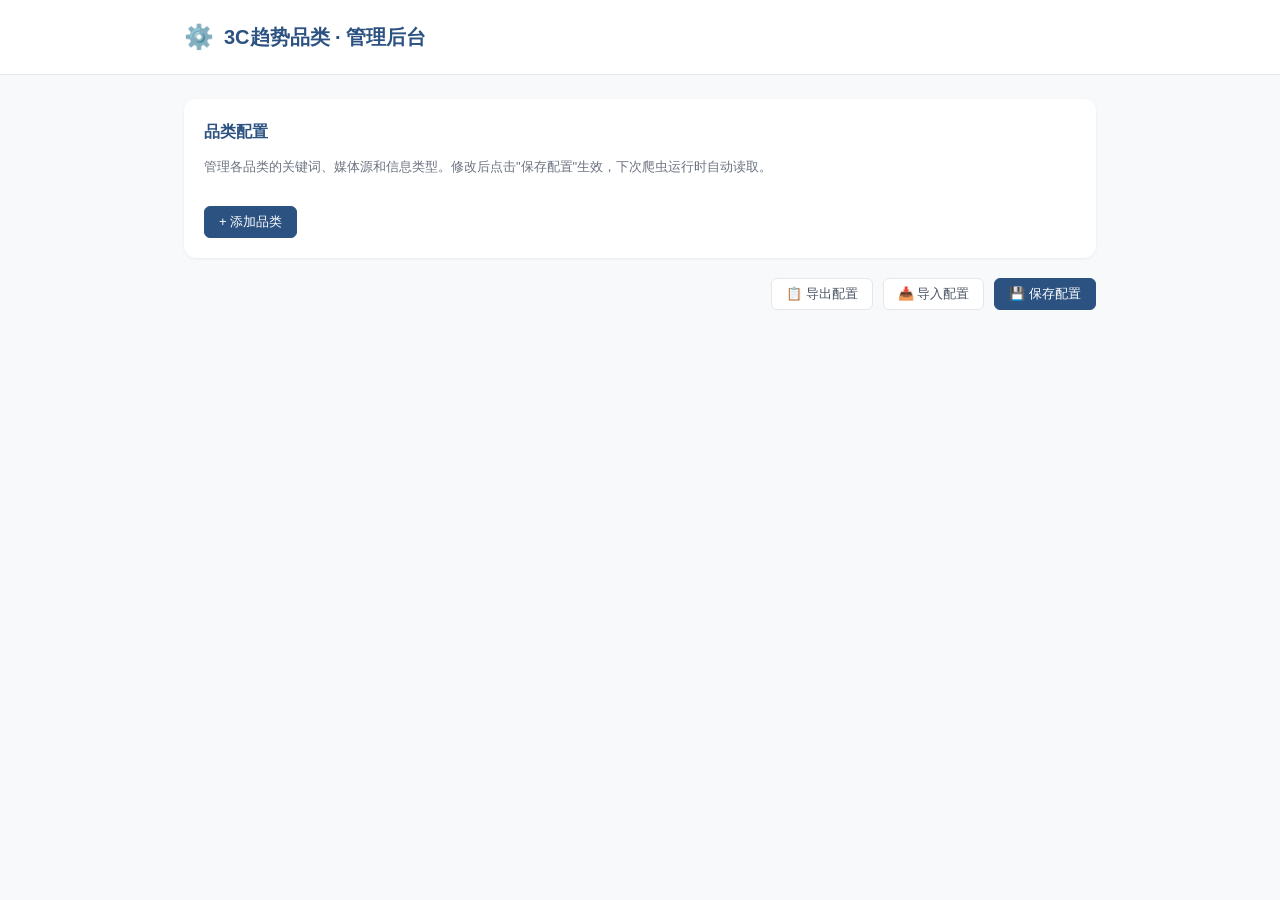
==== admin/index.html @ ba4fdfe4 "feat: 3C趋势品类重构 - 品类切换标签栏 + categories.json配置 + admin管理网站 + 爬虫按品类独立抓取" ====
<!DOCTYPE html>
<html lang="zh-CN">
<head>
  <meta charset="UTF-8">
  <meta name="viewport" content="width=device-width, initial-scale=1.0">
  <title>3C趋势品类 · 管理后台</title>
  <style>
    * { box-sizing: border-box; margin: 0; padding: 0; }
    html, body {
      font-family: -apple-system, BlinkMacSystemFont, "Segoe UI", "PingFang SC", "Microsoft YaHei", sans-serif;
      font-size: 14px; line-height: 1.6; color: #1F2937; background: #F8F9FB;
    }
    .container { max-width: 960px; margin: 0 auto; padding: 0 24px; }
    header {
      background: #FFFFFF; border-bottom: 1px solid #E5E7EB; padding: 18px 0;
      position: sticky; top: 0; z-index: 10;
    }
    header .container { display: flex; align-items: center; gap: 10px; }
    header h1 { font-size: 20px; color: #2C5282; }
    .brand-icon { font-size: 24px; }
    main { padding: 24px 0 60px; }
    .card {
      background: #FFFFFF; border-radius: 12px; padding: 20px;
      margin-bottom: 16px; box-shadow: 0 1px 3px rgba(0,0,0,0.06);
    }
    .card h2 { font-size: 16px; color: #2C5282; margin-bottom: 12px; }
    .cat-list { display: flex; flex-direction: column; gap: 12px; }
    .cat-item {
      border: 1px solid #E5E7EB; border-radius: 8px; padding: 16px;
      background: #FAFBFC;
    }
    .cat-header { display: flex; align-items: center; gap: 8px; margin-bottom: 10px; }
    .cat-header .icon { font-size: 20px; }
    .cat-header .name { font-weight: 600; font-size: 15px; color: #1F2937; }
    .cat-header .id { font-size: 12px; color: #6B7280; }
    .cat-header .actions { margin-left: auto; display: flex; gap: 6px; }
    .field-group { margin-bottom: 10px; }
    .field-group label { display: block; font-size: 12px; color: #6B7280; margin-bottom: 4px; font-weight: 500; }
    .field-group input, .field-group textarea {
      width: 100%; padding: 8px 12px; border: 1px solid #E5E7EB; border-radius: 6px;
      font-size: 13px; font-family: inherit; background: #FFFFFF;
    }
    .field-group textarea { min-height: 60px; resize: vertical; }
    .tag-list { display: flex; flex-wrap: wrap; gap: 6px; margin-top: 4px; }
    .tag {
      display: inline-flex; align-items: center; gap: 4px;
      background: #EFF6FF; color: #2C5282; border: 1px solid #BFDBFE;
      padding: 3px 10px; border-radius: 12px; font-size: 12px;
    }
    .tag .remove { cursor: pointer; color: #EF4444; font-weight: bold; }
    .tag .remove:hover { color: #DC2626; }
    .source-item {
      display: flex; align-items: center; gap: 8px; padding: 6px 0;
      border-bottom: 1px solid #F3F4F6; font-size: 13px;
    }
    .source-item:last-child { border-bottom: none; }
    .source-item .sname { font-weight: 500; }
    .source-item .sid { color: #6B7280; font-size: 12px; }
    .source-item .stype { color: #059669; font-size: 12px; background: #ECFDF5; padding: 1px 6px; border-radius: 4px; }
    .source-item .sactions { margin-left: auto; }
    button {
      padding: 6px 14px; border-radius: 6px; border: 1px solid #E5E7EB;
      background: #FFFFFF; color: #4B5563; font-size: 13px; cursor: pointer;
      transition: all 0.15s;
    }
    button:hover { border-color: #2C5282; color: #2C5282; }
    .btn-primary { background: #2C5282; color: #FFFFFF; border-color: #2C5282; }
    .btn-primary:hover { background: #1E3A5F; }
    .btn-danger { color: #EF4444; border-color: #FCA5A5; }
    .btn-danger:hover { background: #FEF2F2; border-color: #EF4444; }
    .btn-sm { padding: 3px 10px; font-size: 12px; }
    .add-row { display: flex; gap: 6px; margin-top: 8px; }
    .add-row input { flex: 1; padding: 6px 10px; border: 1px solid #E5E7EB; border-radius: 6px; font-size: 13px; }
    .actions-bar { display: flex; gap: 10px; margin-top: 20px; justify-content: flex-end; }
    .toast {
      position: fixed; bottom: 24px; right: 24px; padding: 12px 20px;
      background: #059669; color: #FFFFFF; border-radius: 8px; font-size: 14px;
      box-shadow: 0 4px 12px rgba(0,0,0,0.15); z-index: 100;
      animation: fadeIn 0.3s ease;
    }
    @keyframes fadeIn { from { opacity: 0; transform: translateY(10px); } to { opacity: 1; transform: translateY(0); } }
    .empty-msg { color: #9CA3AF; font-style: italic; text-align: center; padding: 20px; }
  </style>
</head>
<body>
  <header>
    <div class="container">
      <span class="brand-icon">⚙️</span>
      <h1>3C趋势品类 · 管理后台</h1>
    </div>
  </header>
  <main>
    <div class="container">
      <div class="card">
        <h2>品类配置</h2>
        <p style="font-size:13px;color:#6B7280;margin-bottom:16px;">管理各品类的关键词、媒体源和信息类型。修改后点击"保存配置"生效，下次爬虫运行时自动读取。</p>
        <div class="cat-list" id="cat-list"></div>
        <div style="margin-top:12px;">
          <button class="btn-primary" onclick="addCategory()">+ 添加品类</button>
        </div>
      </div>
      <div class="actions-bar">
        <button onclick="exportConfig()">📋 导出配置</button>
        <button onclick="importConfig()">📥 导入配置</button>
        <button class="btn-primary" onclick="saveConfig()">💾 保存配置</button>
      </div>
    </div>
  </main>
  <input type="file" id="import-file" accept=".json" style="display:none" onchange="handleImport(event)">
  <script src="js/admin.js"></script>
</body>
</html>
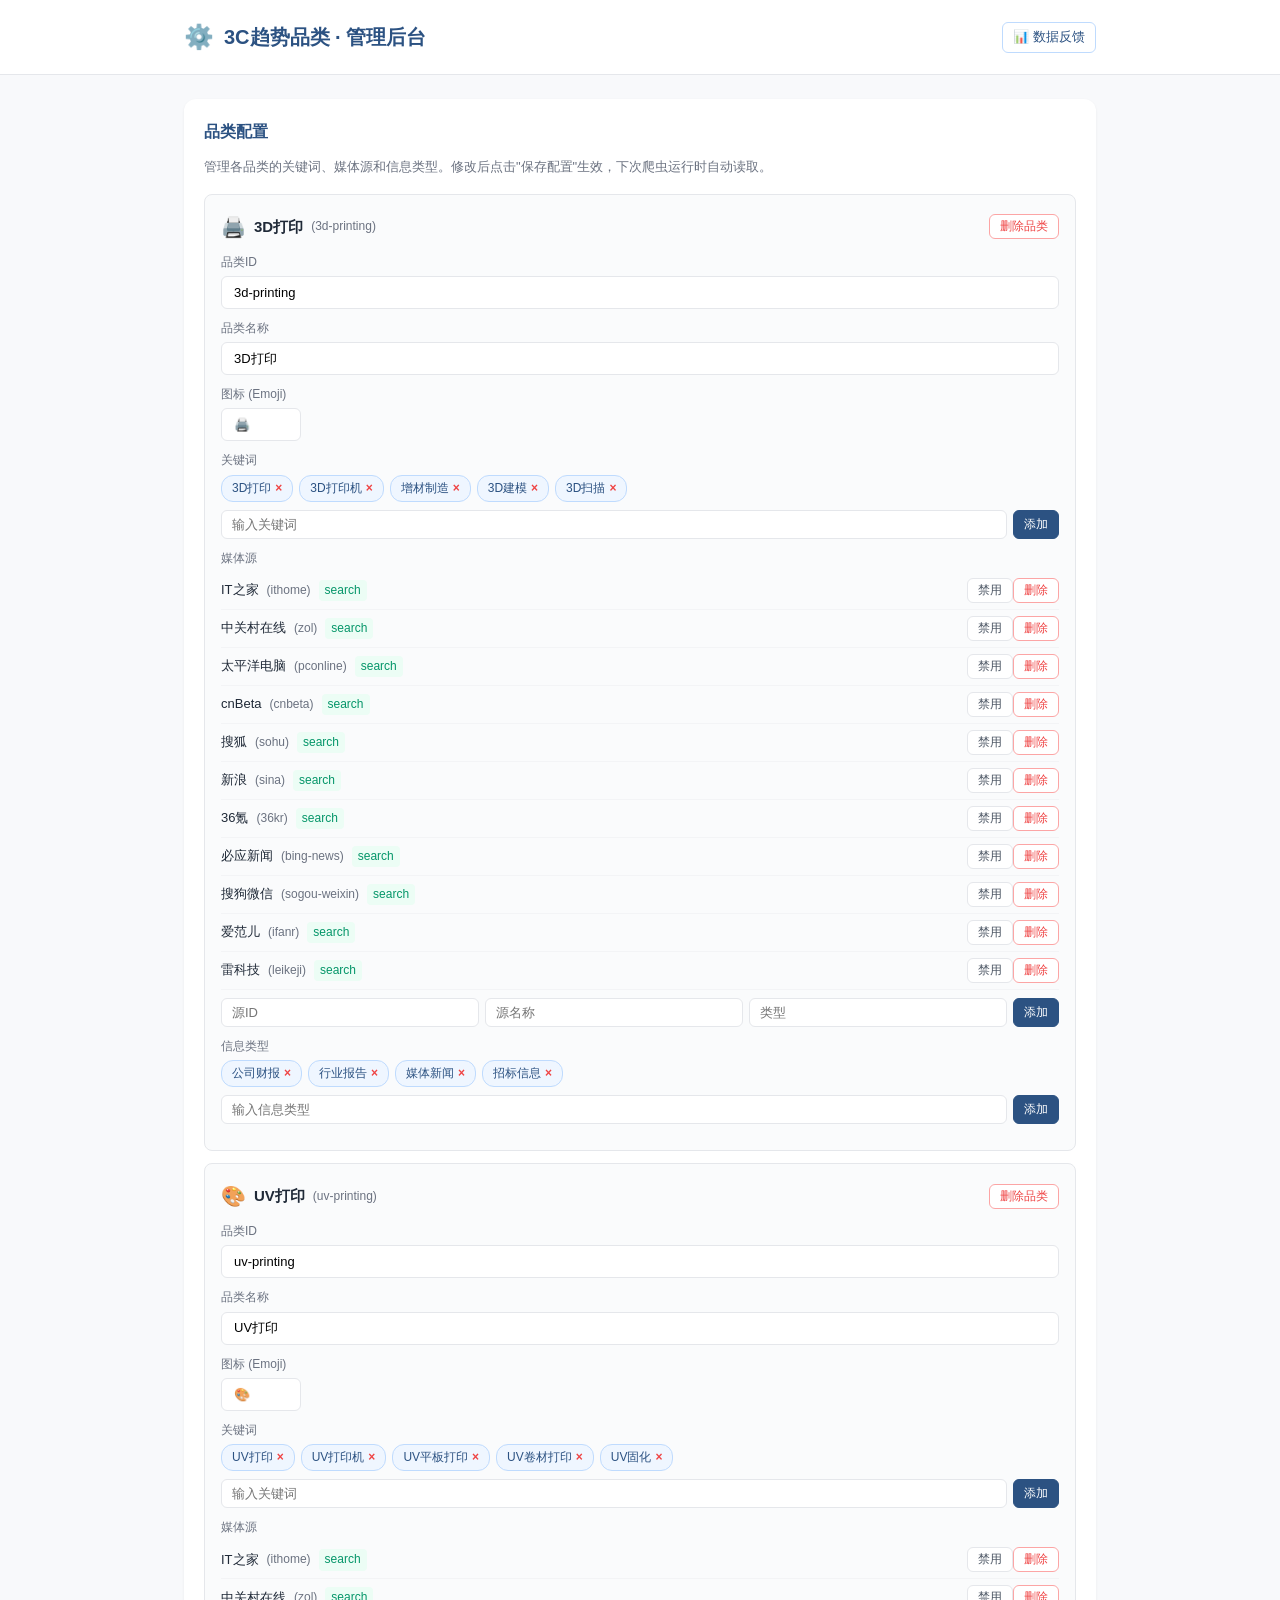
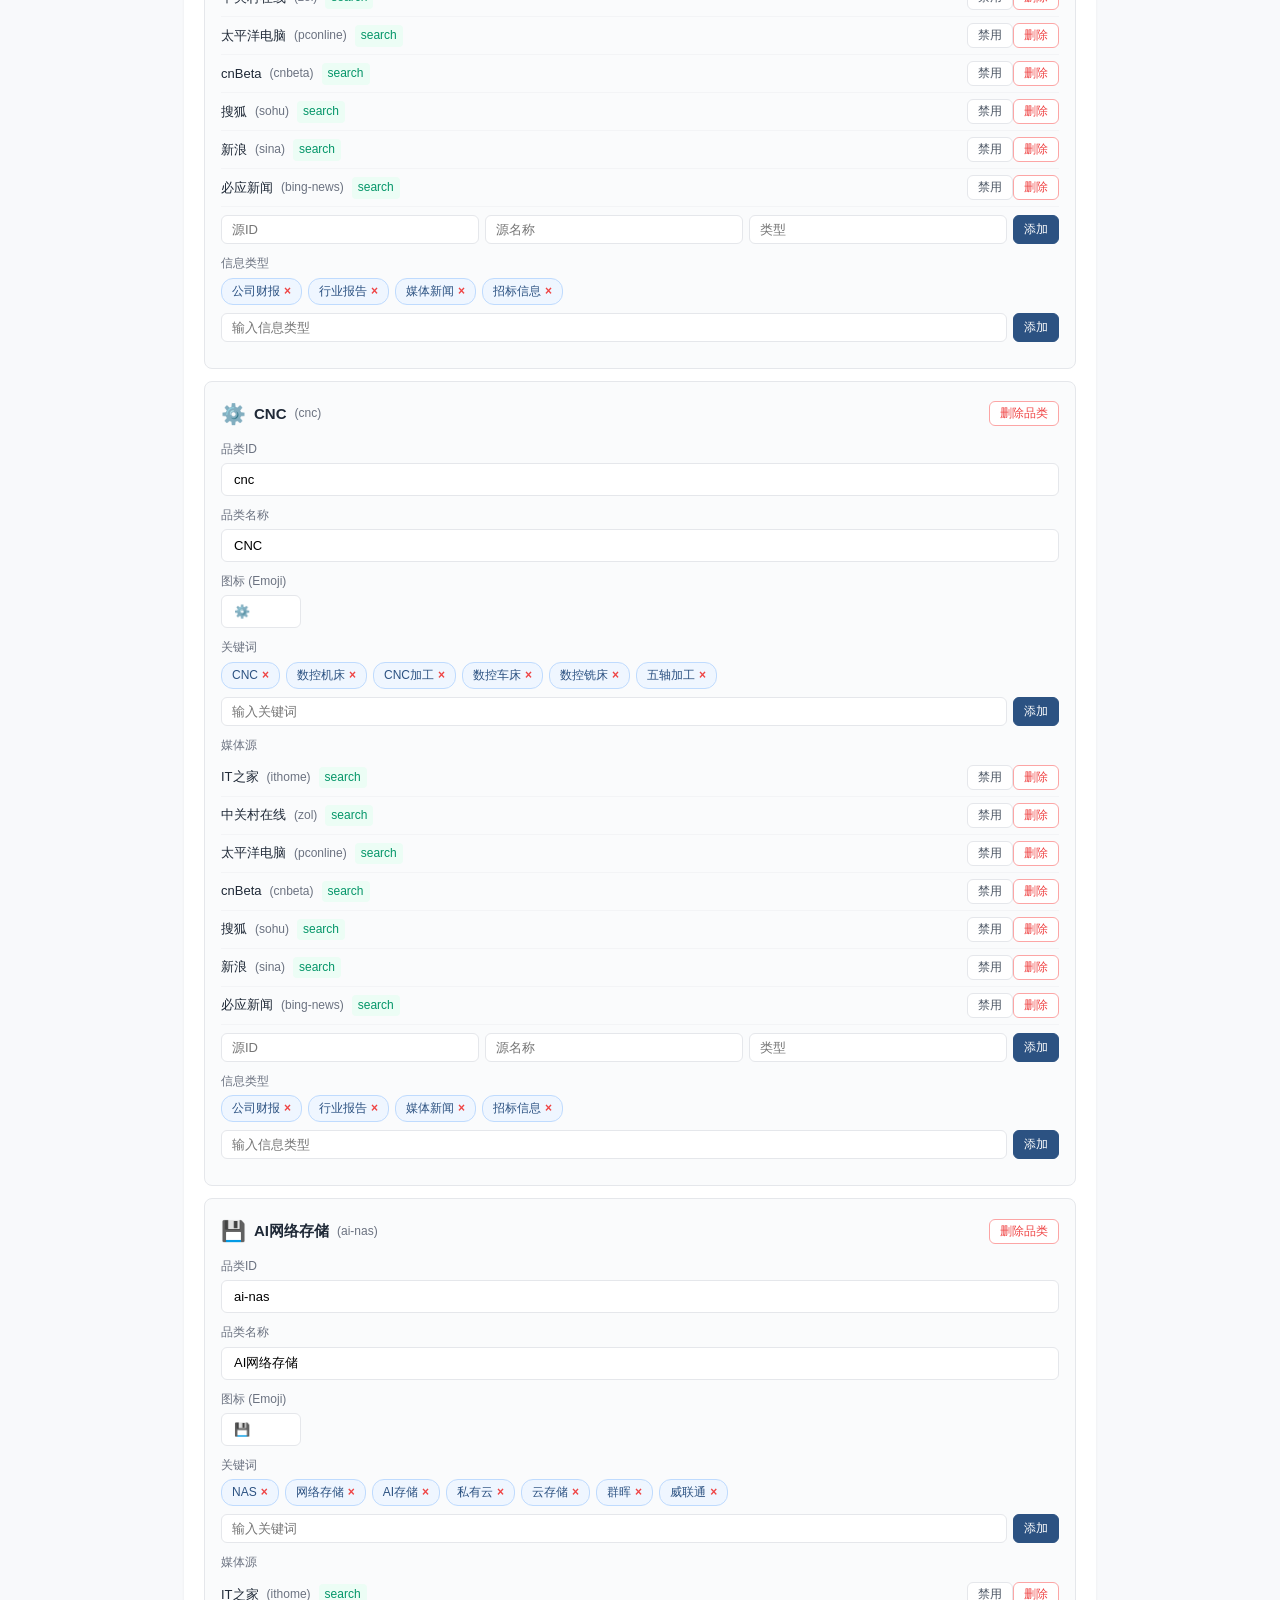
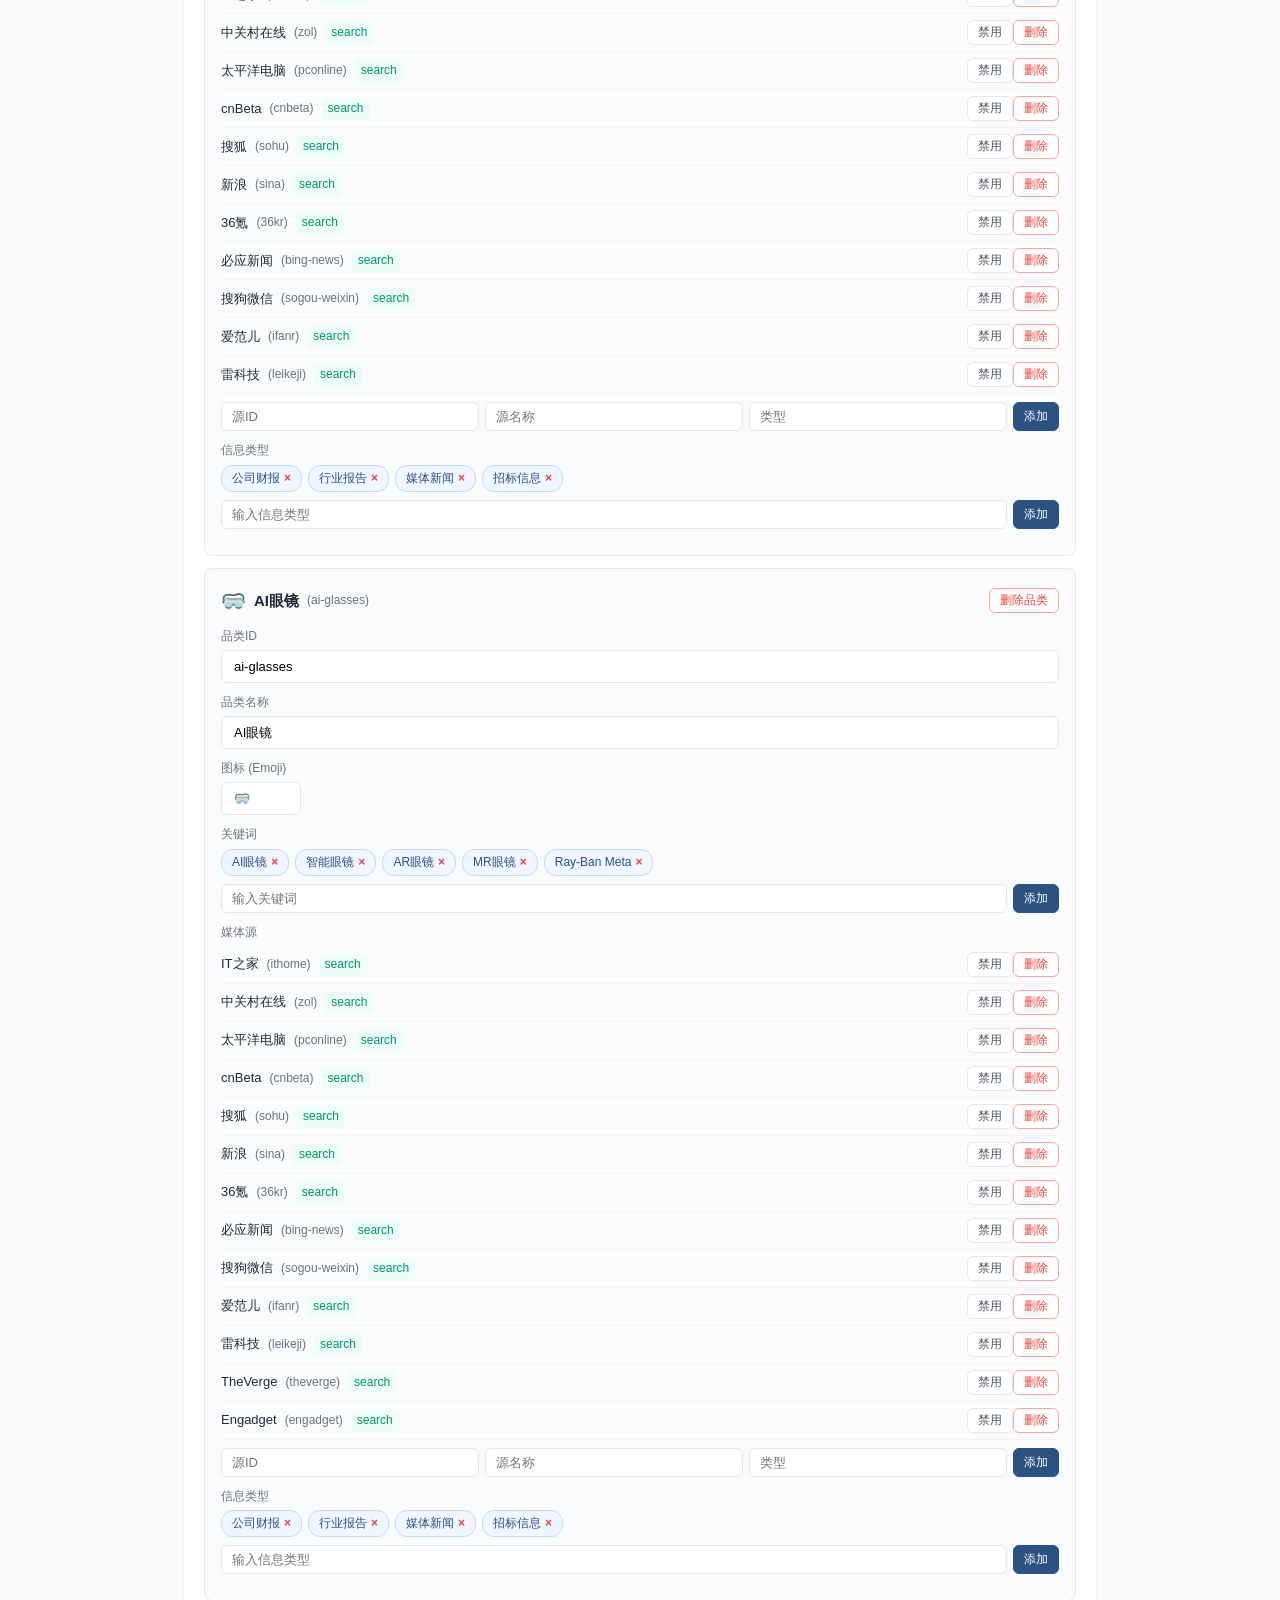
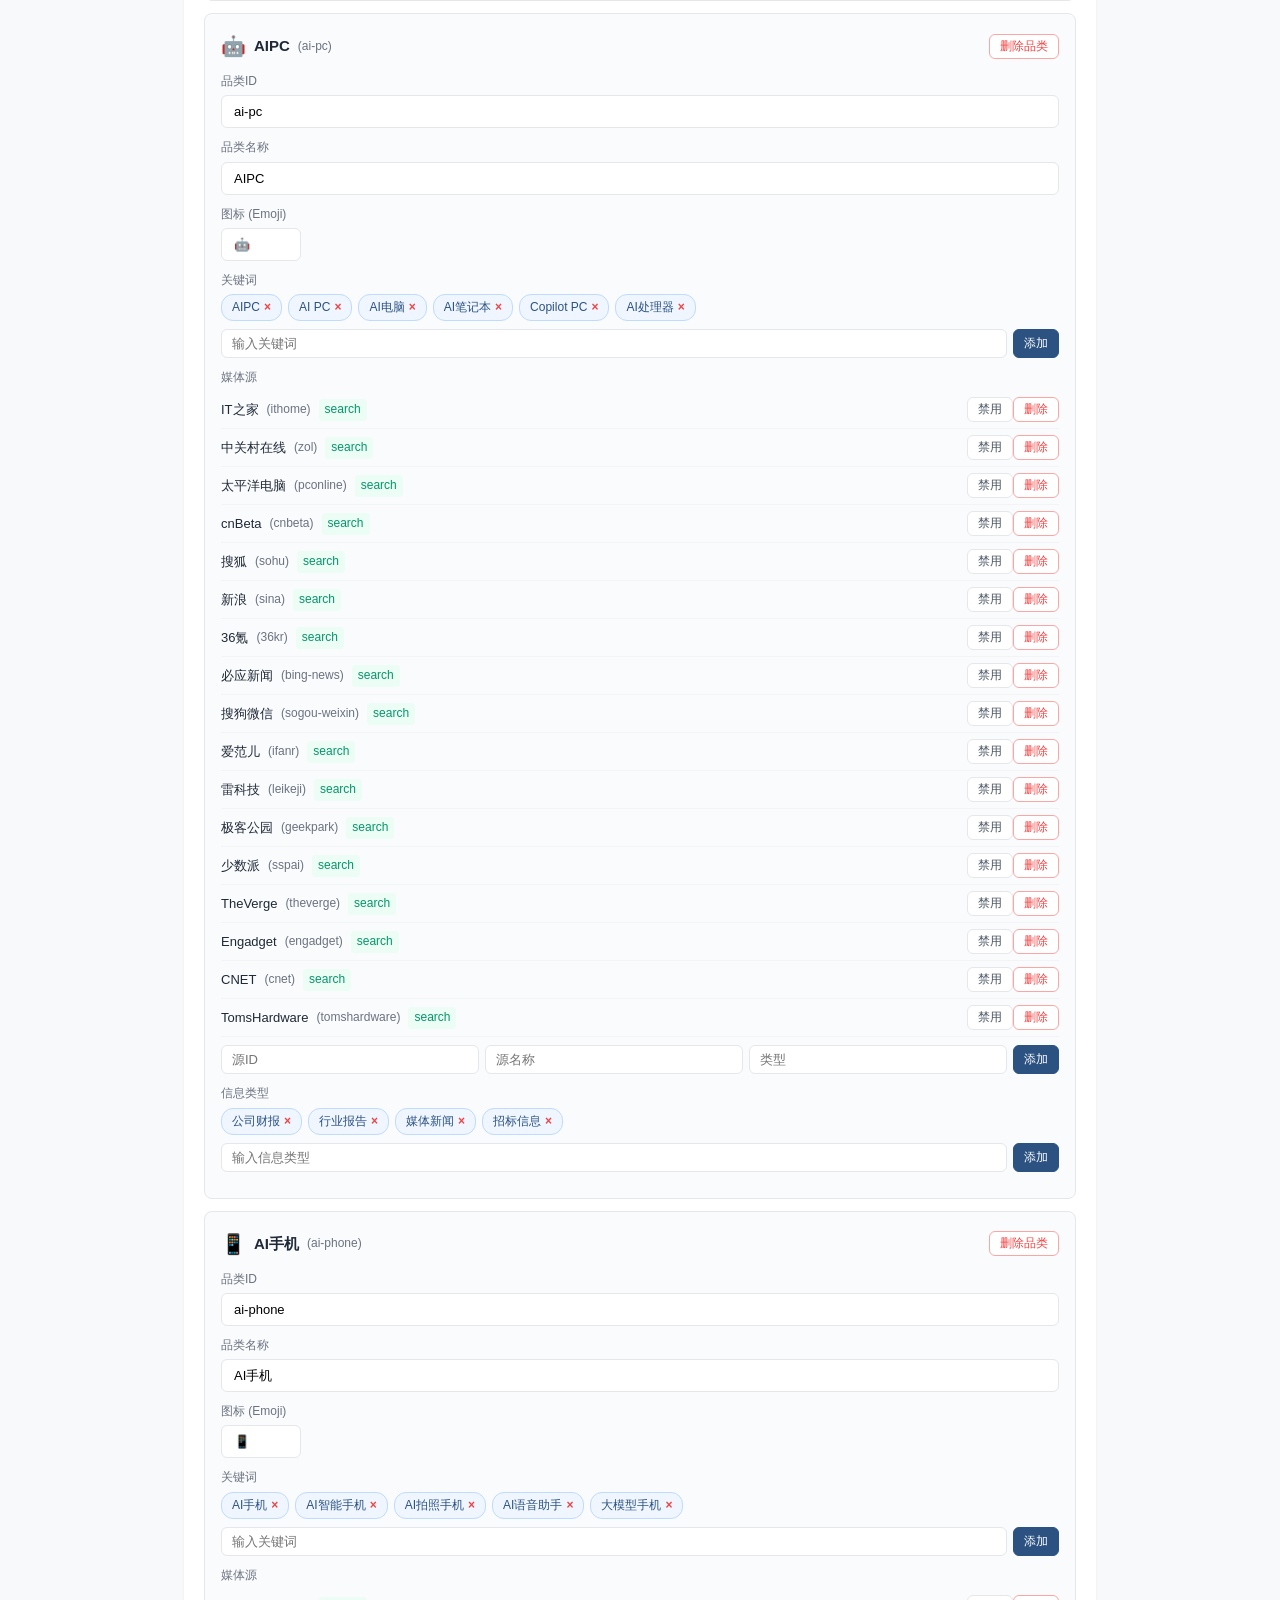
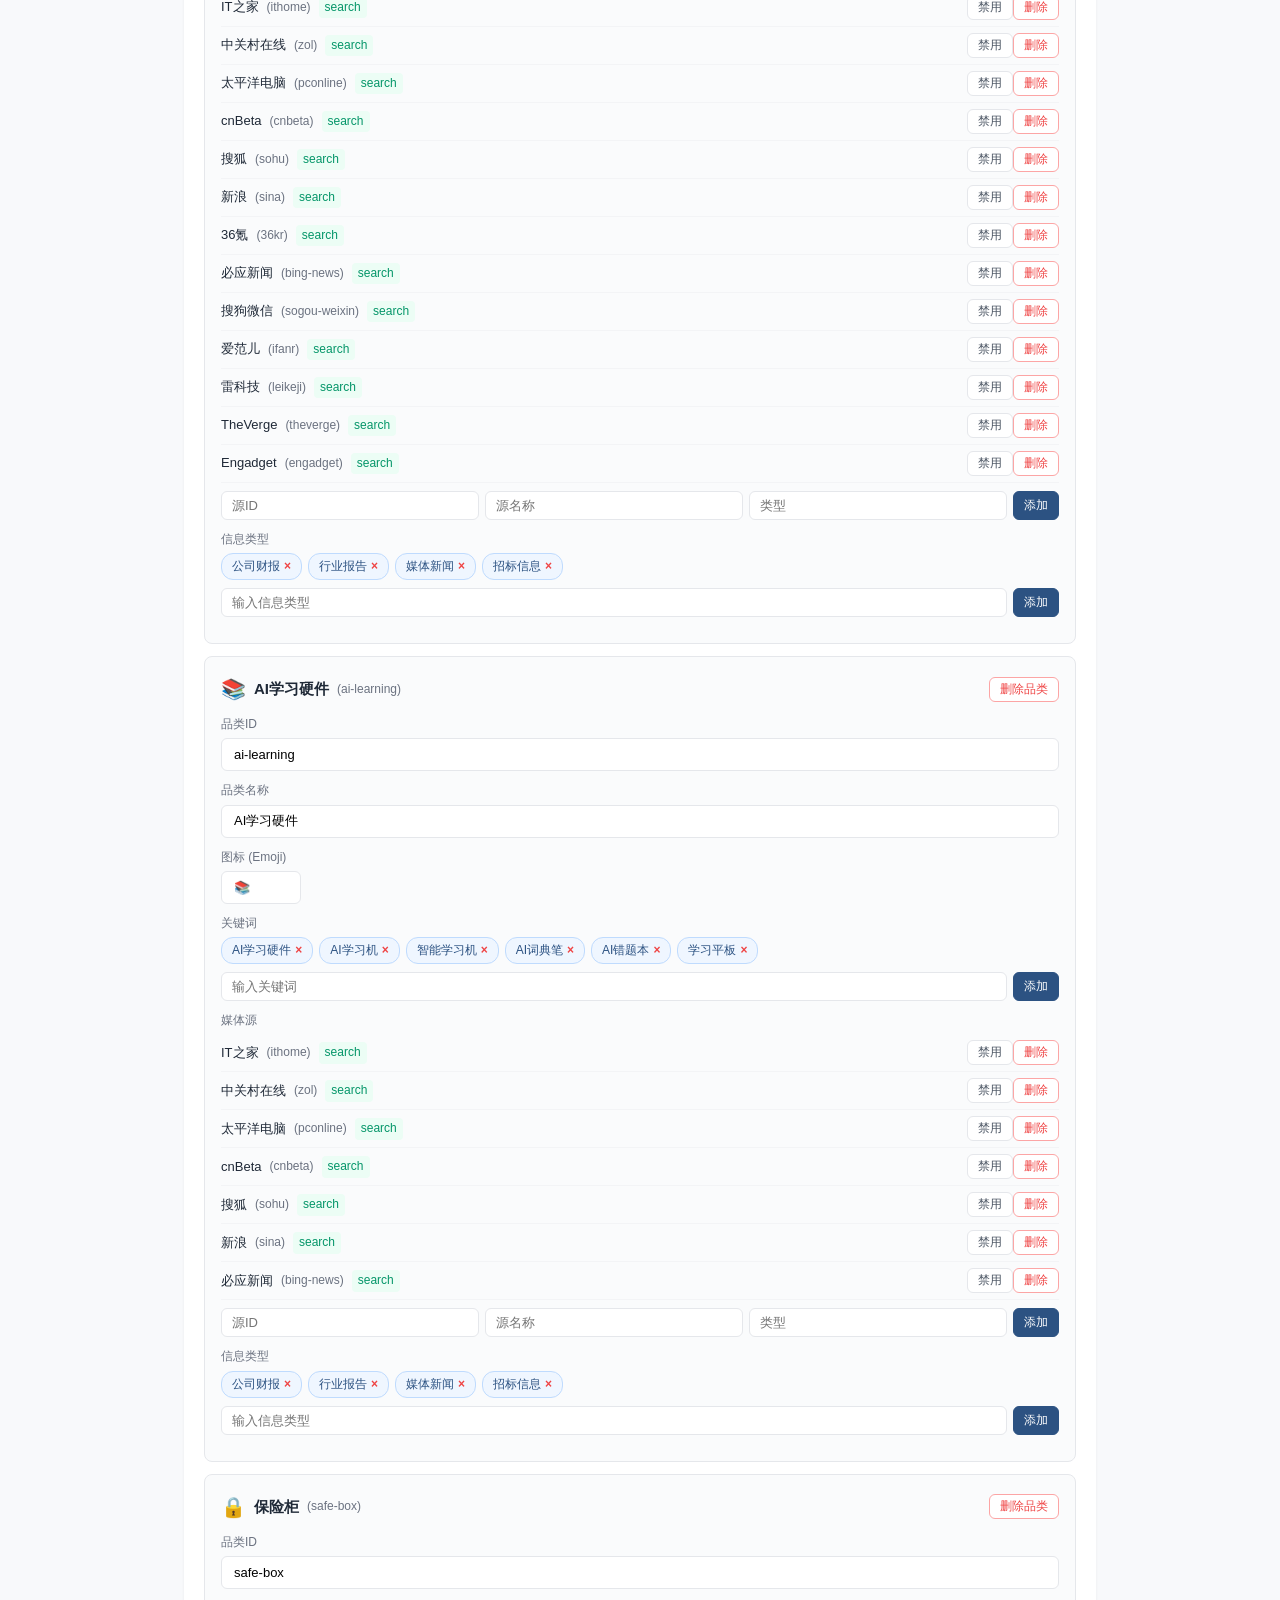
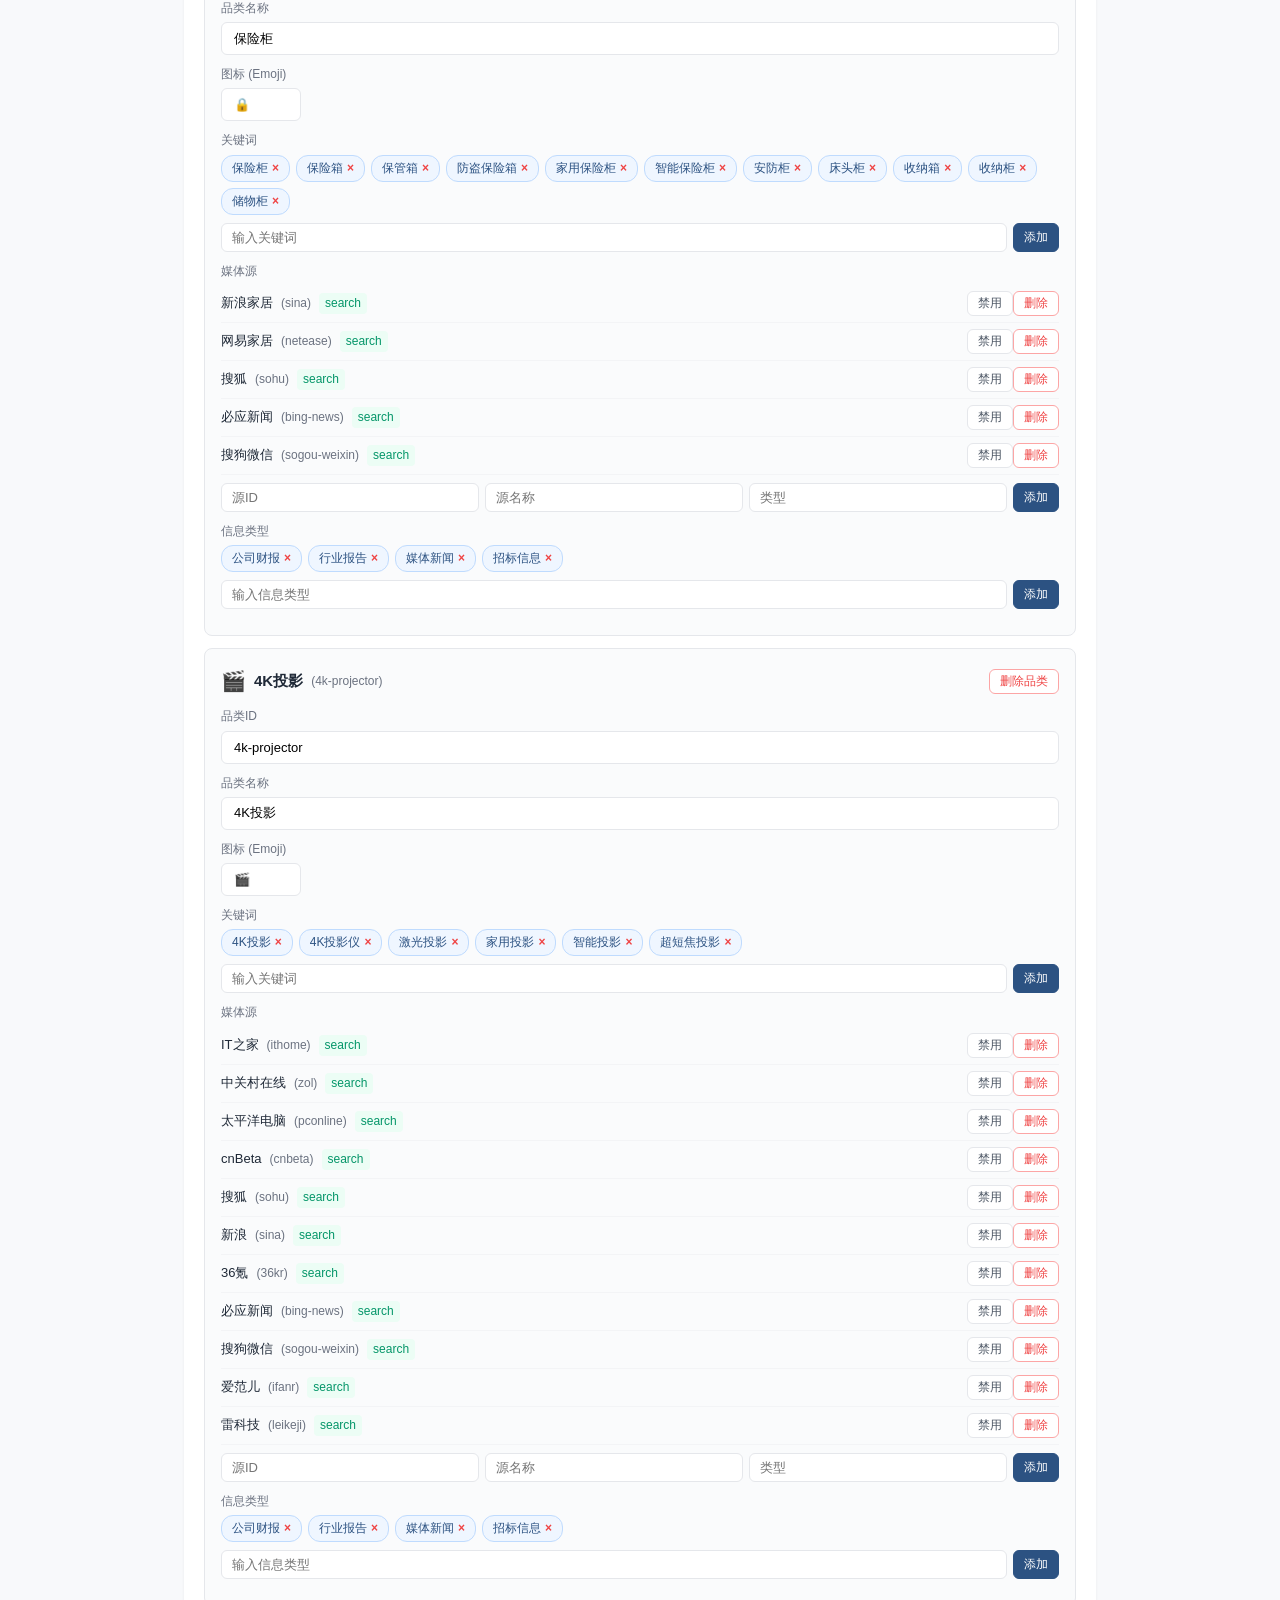
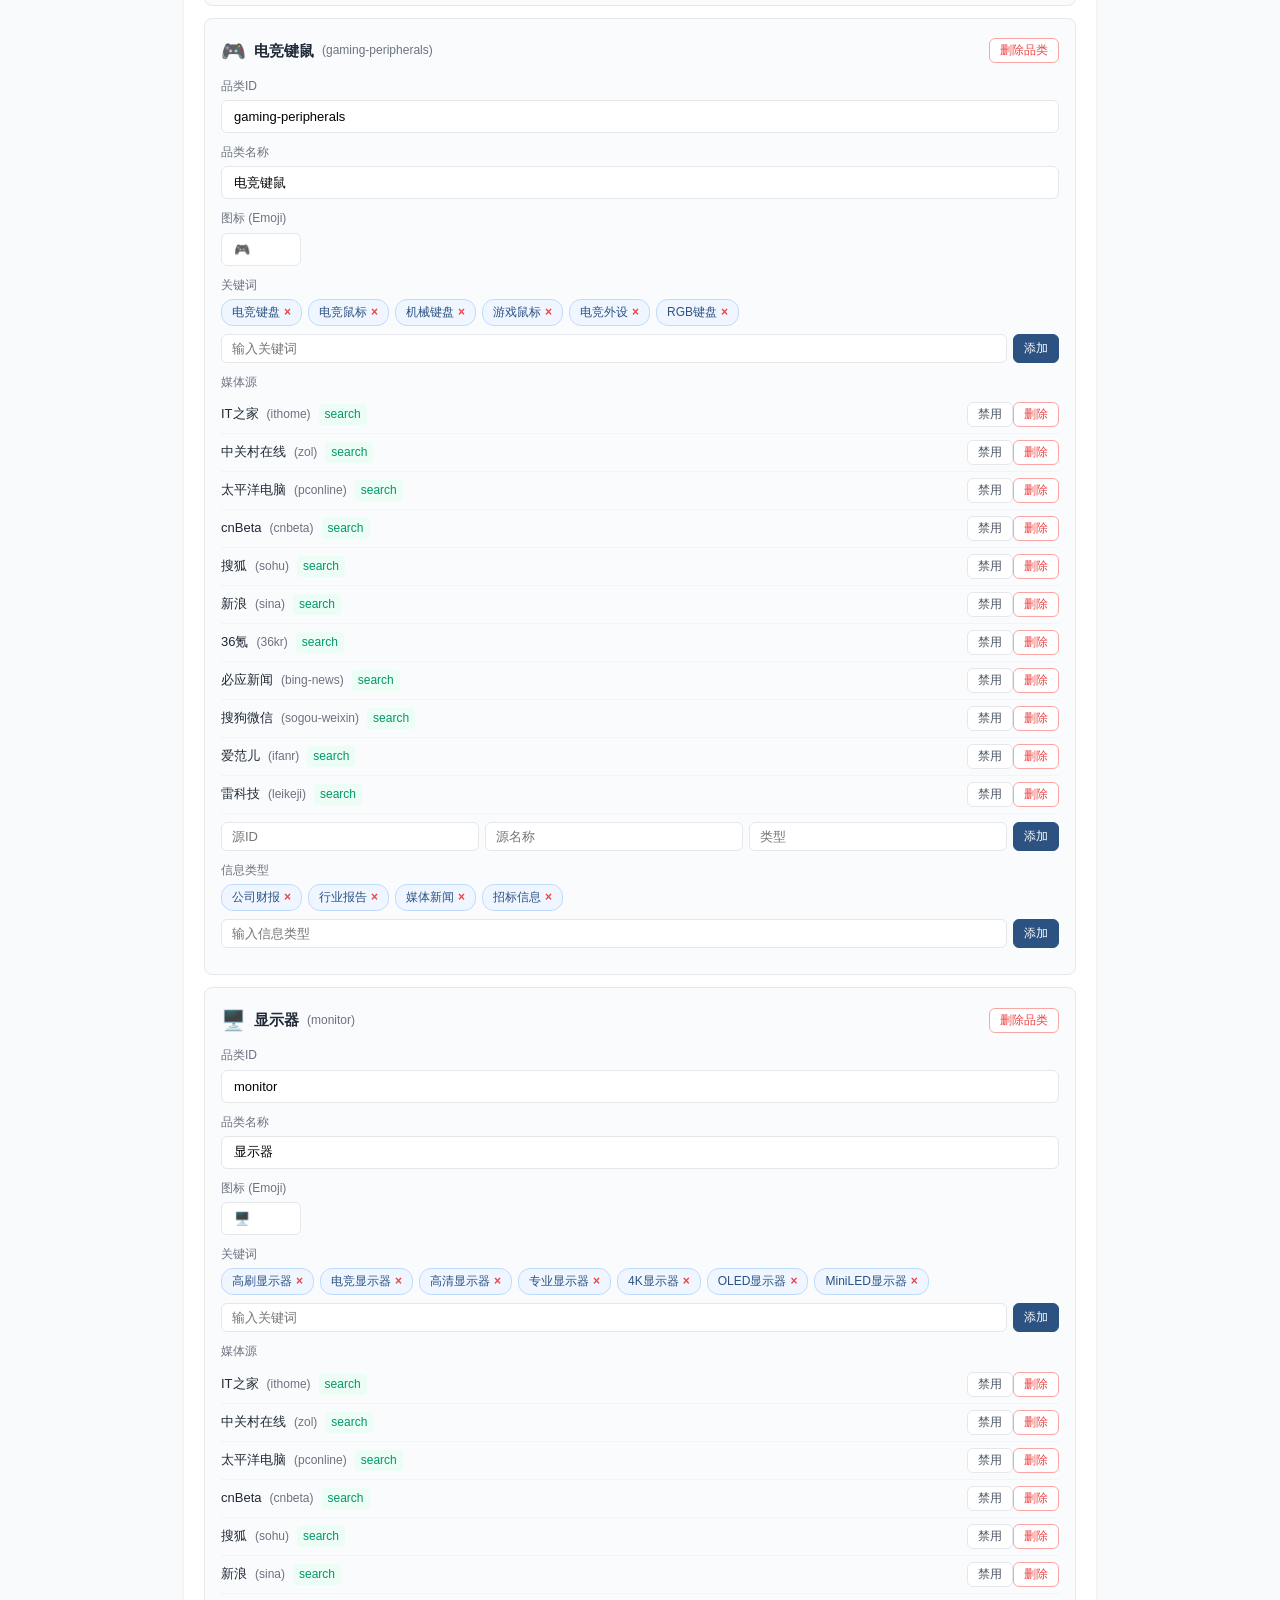
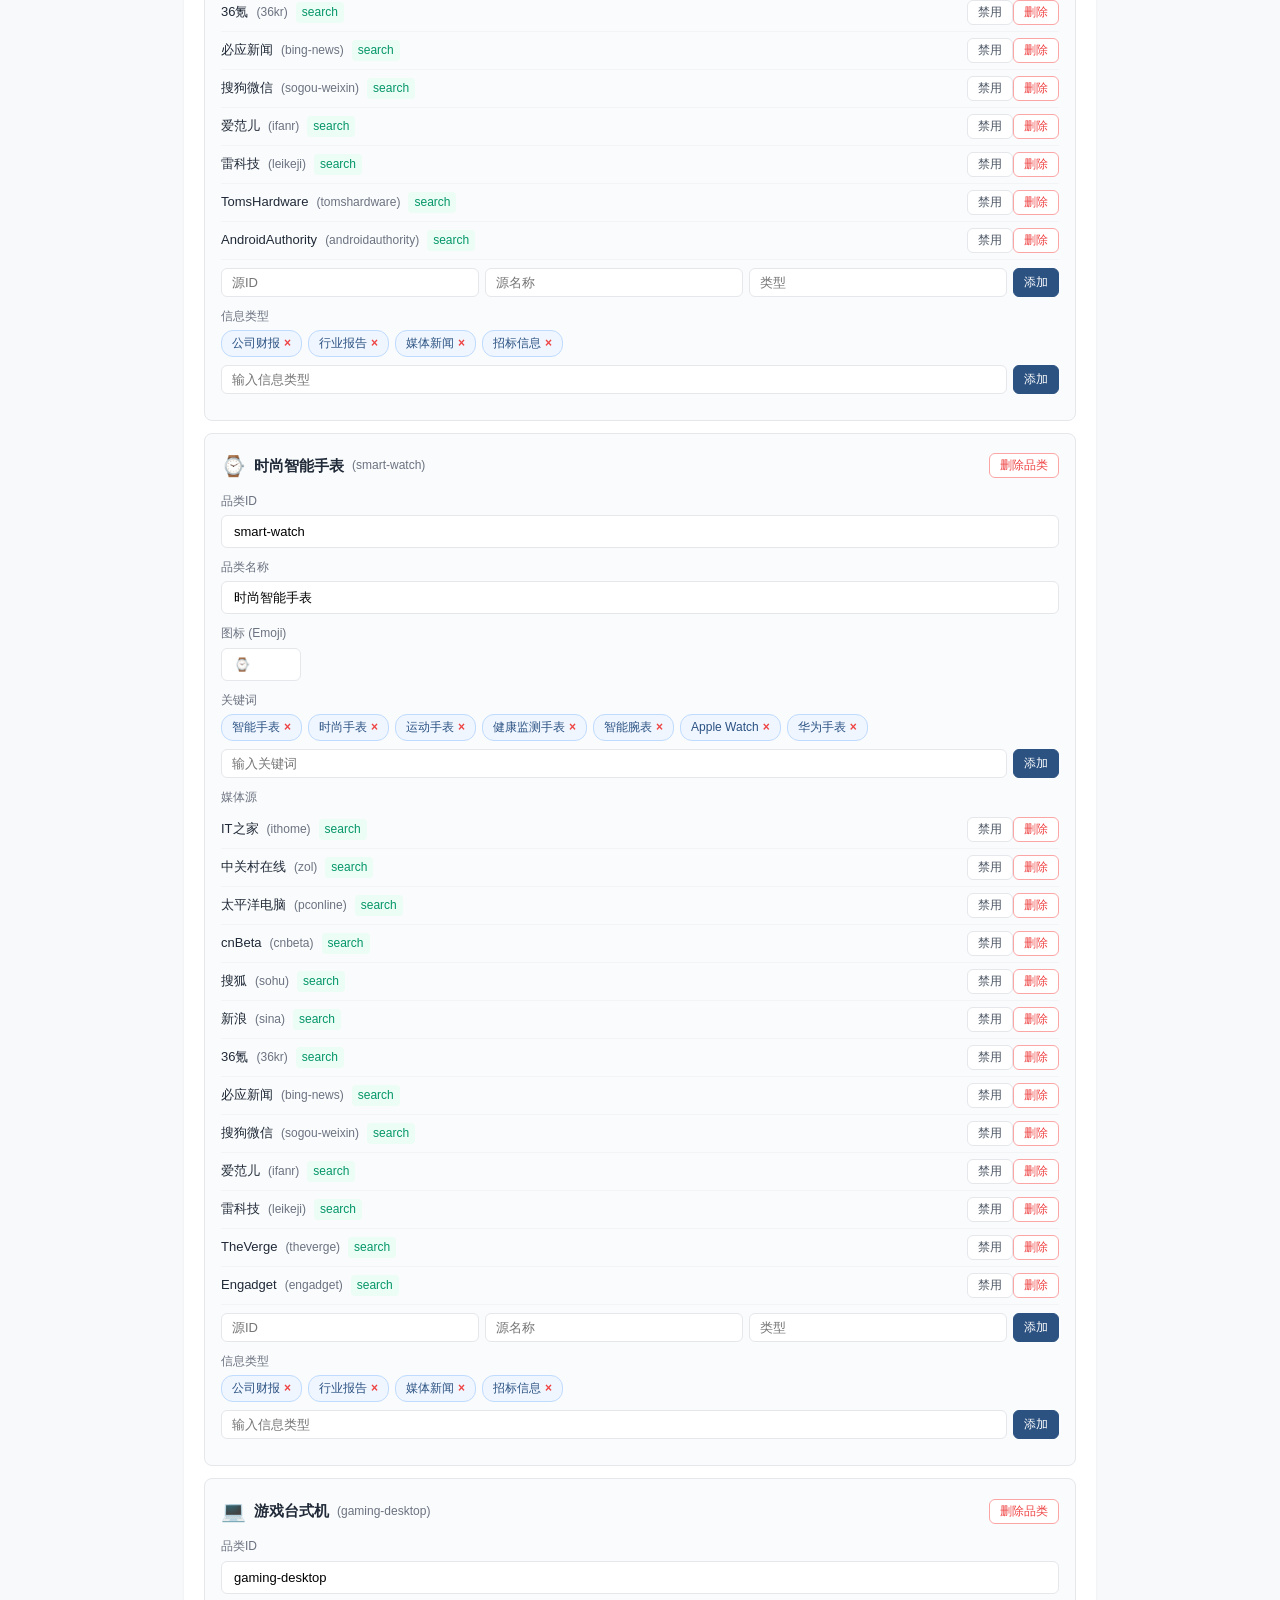
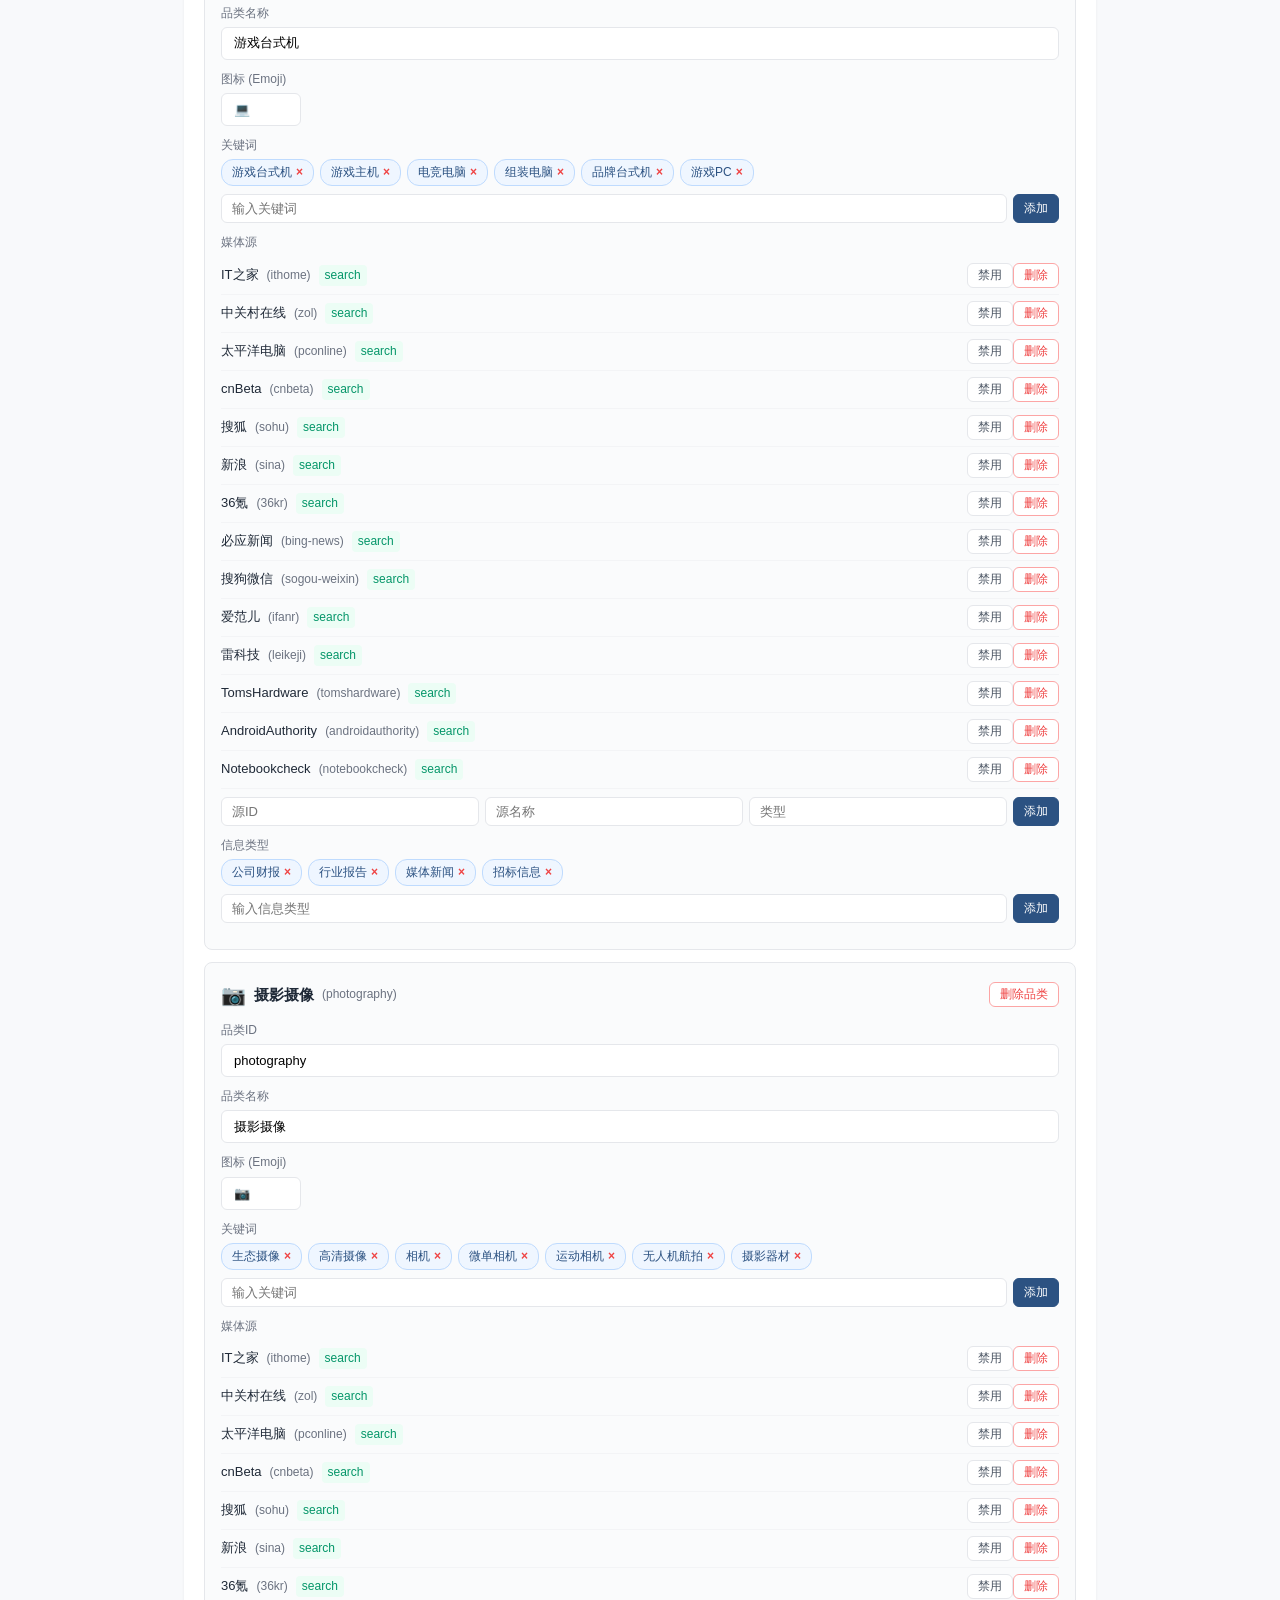
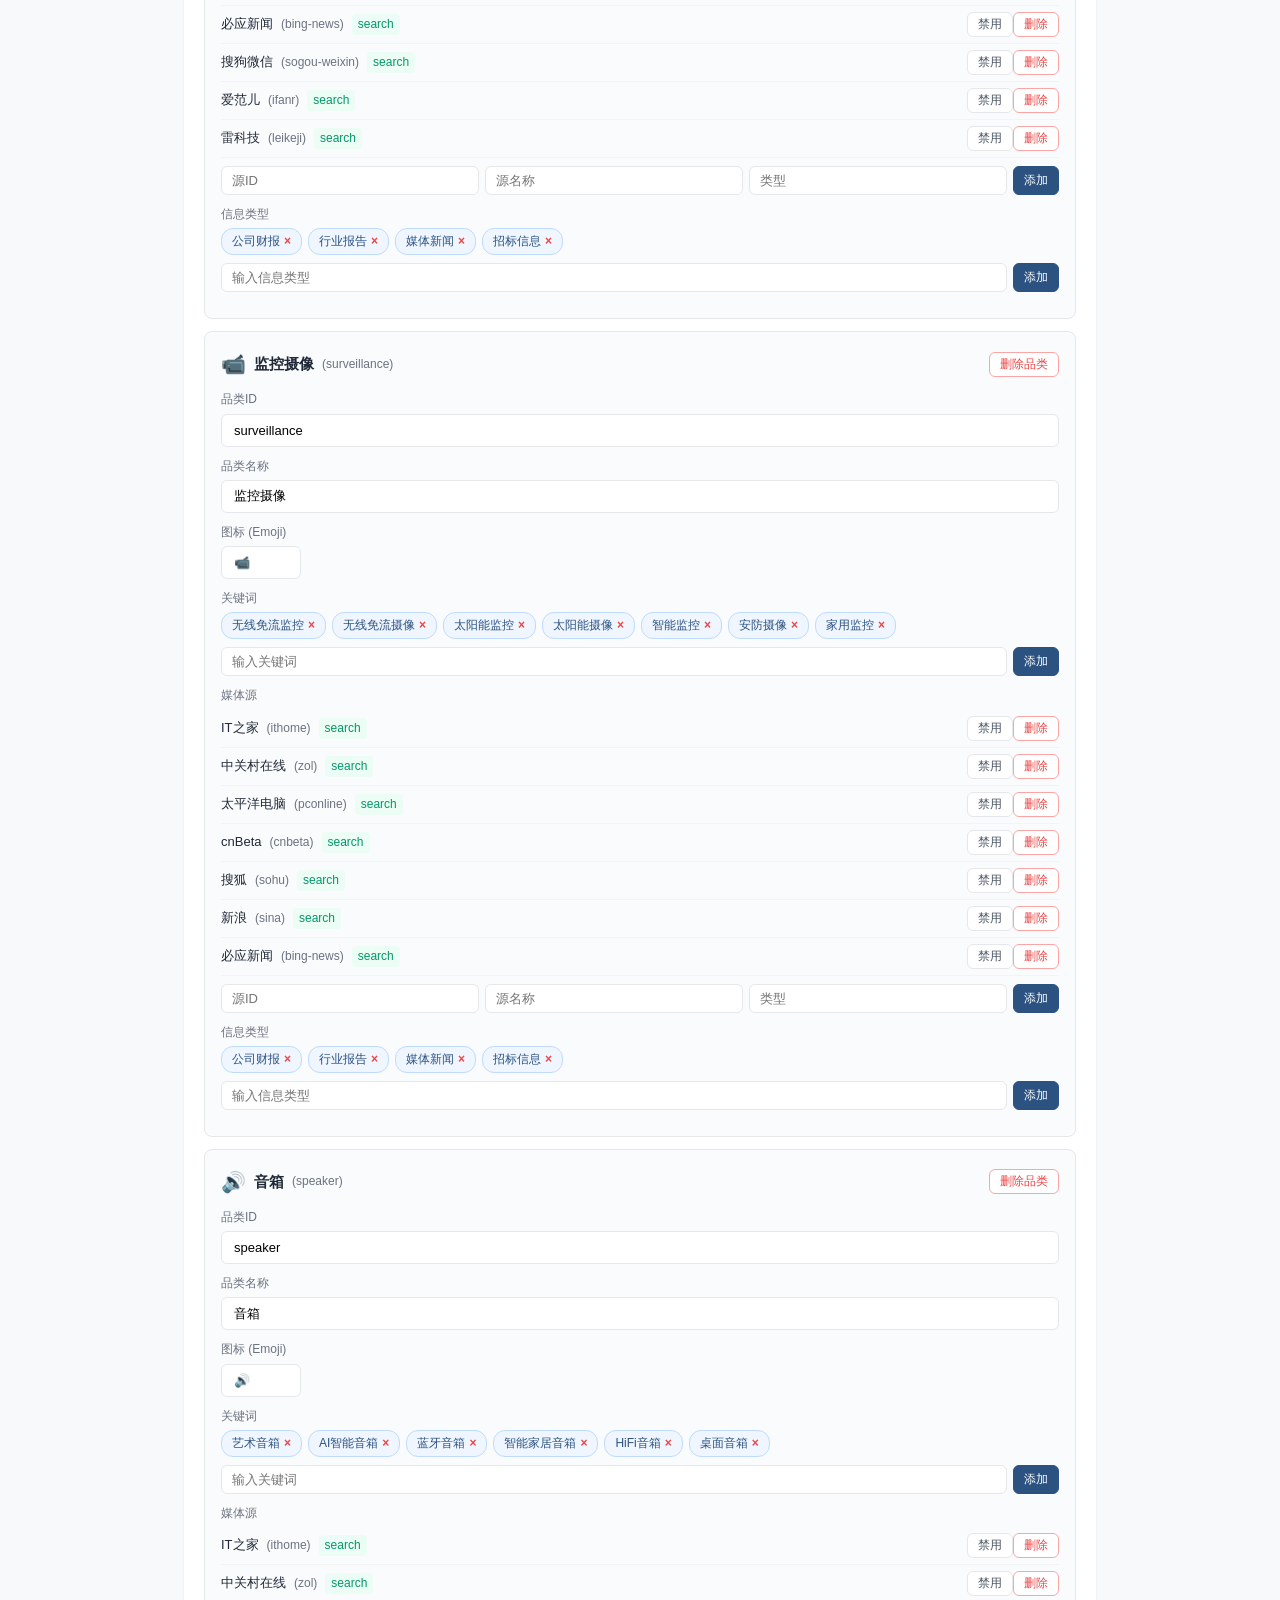
==== commit 4565fdf2: "feat: 19-category news crawler with daily auto-update, admin panel, feedback system" ====
--- a/admin/index.html
+++ b/admin/index.html
@@ -87,6 +87,9 @@
     <div class="container">
       <span class="brand-icon">⚙️</span>
       <h1>3C趋势品类 · 管理后台</h1>
+      <nav style="margin-left:auto;display:flex;gap:8px;">
+        <a href="feedback.html" style="color:#2C5282;text-decoration:none;font-size:13px;padding:4px 10px;border:1px solid #BFDBFE;border-radius:6px;">📊 数据反馈</a>
+      </nav>
     </div>
   </header>
   <main>
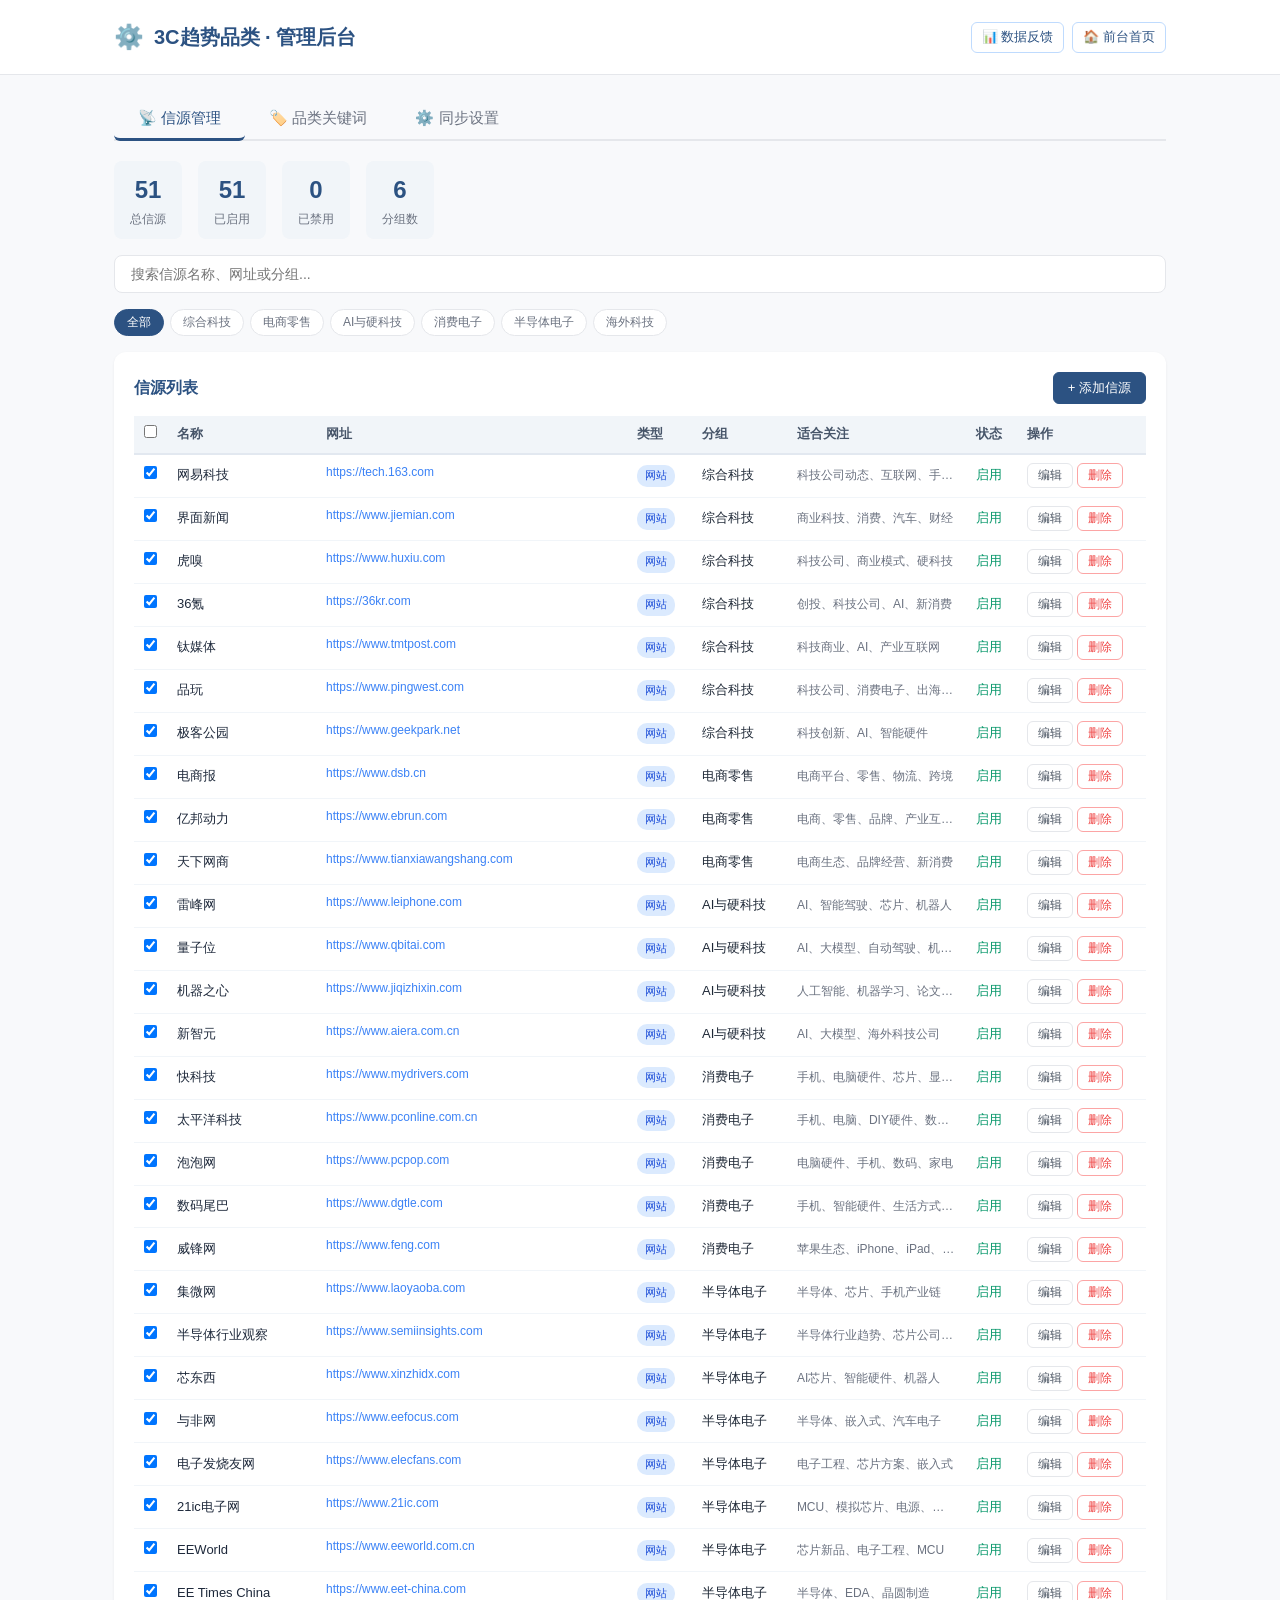
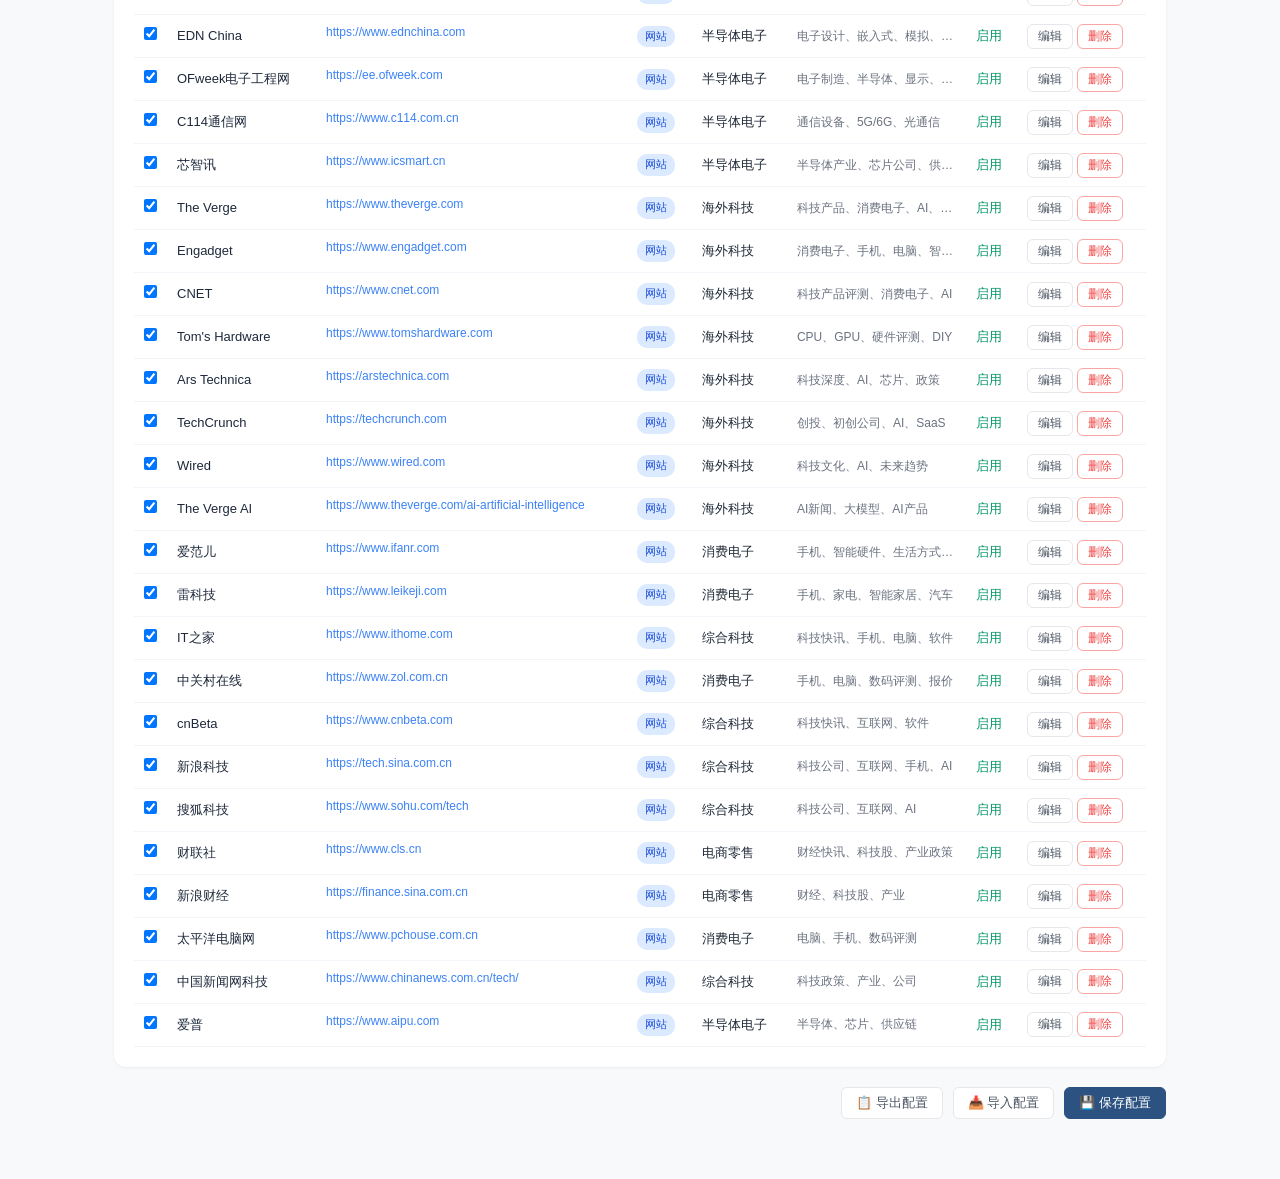
==== commit f206ac1e: "feat: Admin后台改版+GitHub同步+搜狗微信fetcher+信源搜索URL补全" ====
--- a/admin/index.html
+++ b/admin/index.html
@@ -10,7 +10,7 @@
       font-family: -apple-system, BlinkMacSystemFont, "Segoe UI", "PingFang SC", "Microsoft YaHei", sans-serif;
       font-size: 14px; line-height: 1.6; color: #1F2937; background: #F8F9FB;
     }
-    .container { max-width: 960px; margin: 0 auto; padding: 0 24px; }
+    .container { max-width: 1100px; margin: 0 auto; padding: 0 24px; }
     header {
       background: #FFFFFF; border-bottom: 1px solid #E5E7EB; padding: 18px 0;
       position: sticky; top: 0; z-index: 10;
@@ -19,28 +19,62 @@
     header h1 { font-size: 20px; color: #2C5282; }
     .brand-icon { font-size: 24px; }
     main { padding: 24px 0 60px; }
+
+    /* Tab navigation */
+    .tab-nav { display: flex; gap: 0; margin-bottom: 20px; border-bottom: 2px solid #E5E7EB; }
+    .tab-btn {
+      padding: 10px 24px; font-size: 15px; font-weight: 500; cursor: pointer;
+      border: none; background: none; color: #6B7280; border-bottom: 3px solid transparent;
+      margin-bottom: -2px; transition: all 0.2s;
+    }
+    .tab-btn:hover { color: #2C5282; }
+    .tab-btn.active { color: #2C5282; border-bottom-color: #2C5282; }
+    .tab-content { display: none; }
+    .tab-content.active { display: block; }
+
+    /* Cards */
     .card {
       background: #FFFFFF; border-radius: 12px; padding: 20px;
       margin-bottom: 16px; box-shadow: 0 1px 3px rgba(0,0,0,0.06);
     }
     .card h2 { font-size: 16px; color: #2C5282; margin-bottom: 12px; }
+    .card h3 { font-size: 14px; color: #374151; margin: 12px 0 8px; }
+
+    /* Source table */
+    .src-table { width: 100%; border-collapse: collapse; font-size: 13px; }
+    .src-table th { text-align: left; padding: 8px 10px; background: #F1F5F9; color: #475569; font-weight: 600; border-bottom: 2px solid #E2E8F0; }
+    .src-table td { padding: 8px 10px; border-bottom: 1px solid #F1F5F9; vertical-align: middle; }
+    .src-table tr:hover td { background: #F8FAFC; }
+    .src-table .src-name { font-weight: 500; color: #1E293B; }
+    .src-table .src-url { color: #3B82F6; text-decoration: none; font-size: 12px; max-width: 280px; display: inline-block; overflow: hidden; text-overflow: ellipsis; white-space: nowrap; }
+    .src-table .src-url:hover { text-decoration: underline; }
+    .src-type-badge {
+      display: inline-block; padding: 2px 8px; border-radius: 10px; font-size: 11px; font-weight: 500;
+    }
+    .src-type-website { background: #DBEAFE; color: #1D4ED8; }
+    .src-type-wechat { background: #D1FAE5; color: #065F46; }
+    .src-type-weibo { background: #FEE2E2; color: #991B1B; }
+    .src-type-community { background: #FEF3C7; color: #92400E; }
+
+    /* Category group filter */
+    .group-filter { display: flex; flex-wrap: wrap; gap: 6px; margin-bottom: 16px; }
+    .group-btn {
+      padding: 4px 12px; border-radius: 16px; font-size: 12px; cursor: pointer;
+      border: 1px solid #E5E7EB; background: #FFF; color: #6B7280; transition: all 0.15s;
+    }
+    .group-btn:hover { border-color: #2C5282; color: #2C5282; }
+    .group-btn.active { background: #2C5282; color: #FFF; border-color: #2C5282; }
+
+    /* Category items */
     .cat-list { display: flex; flex-direction: column; gap: 12px; }
-    .cat-item {
-      border: 1px solid #E5E7EB; border-radius: 8px; padding: 16px;
-      background: #FAFBFC;
-    }
+    .cat-item { border: 1px solid #E5E7EB; border-radius: 8px; padding: 16px; background: #FAFBFC; }
     .cat-header { display: flex; align-items: center; gap: 8px; margin-bottom: 10px; }
     .cat-header .icon { font-size: 20px; }
     .cat-header .name { font-weight: 600; font-size: 15px; color: #1F2937; }
     .cat-header .id { font-size: 12px; color: #6B7280; }
     .cat-header .actions { margin-left: auto; display: flex; gap: 6px; }
-    .field-group { margin-bottom: 10px; }
-    .field-group label { display: block; font-size: 12px; color: #6B7280; margin-bottom: 4px; font-weight: 500; }
-    .field-group input, .field-group textarea {
-      width: 100%; padding: 8px 12px; border: 1px solid #E5E7EB; border-radius: 6px;
-      font-size: 13px; font-family: inherit; background: #FFFFFF;
-    }
-    .field-group textarea { min-height: 60px; resize: vertical; }
+
+    /* Tags */
     .tag-list { display: flex; flex-wrap: wrap; gap: 6px; margin-top: 4px; }
     .tag {
       display: inline-flex; align-items: center; gap: 4px;
@@ -49,15 +83,17 @@
     }
     .tag .remove { cursor: pointer; color: #EF4444; font-weight: bold; }
     .tag .remove:hover { color: #DC2626; }
-    .source-item {
-      display: flex; align-items: center; gap: 8px; padding: 6px 0;
-      border-bottom: 1px solid #F3F4F6; font-size: 13px;
-    }
-    .source-item:last-child { border-bottom: none; }
-    .source-item .sname { font-weight: 500; }
-    .source-item .sid { color: #6B7280; font-size: 12px; }
-    .source-item .stype { color: #059669; font-size: 12px; background: #ECFDF5; padding: 1px 6px; border-radius: 4px; }
-    .source-item .sactions { margin-left: auto; }
+
+    /* Form elements */
+    .field-group { margin-bottom: 10px; }
+    .field-group label { display: block; font-size: 12px; color: #6B7280; margin-bottom: 4px; font-weight: 500; }
+    .field-group input, .field-group textarea, .field-group select {
+      width: 100%; padding: 8px 12px; border: 1px solid #E5E7EB; border-radius: 6px;
+      font-size: 13px; font-family: inherit; background: #FFFFFF;
+    }
+    .field-group textarea { min-height: 60px; resize: vertical; }
+
+    /* Buttons */
     button {
       padding: 6px 14px; border-radius: 6px; border: 1px solid #E5E7EB;
       background: #FFFFFF; color: #4B5563; font-size: 13px; cursor: pointer;
@@ -69,9 +105,24 @@
     .btn-danger { color: #EF4444; border-color: #FCA5A5; }
     .btn-danger:hover { background: #FEF2F2; border-color: #EF4444; }
     .btn-sm { padding: 3px 10px; font-size: 12px; }
-    .add-row { display: flex; gap: 6px; margin-top: 8px; }
-    .add-row input { flex: 1; padding: 6px 10px; border: 1px solid #E5E7EB; border-radius: 6px; font-size: 13px; }
+    .add-row { display: flex; gap: 6px; margin-top: 8px; align-items: center; }
+    .add-row input, .add-row select { flex: 1; padding: 6px 10px; border: 1px solid #E5E7EB; border-radius: 6px; font-size: 13px; }
     .actions-bar { display: flex; gap: 10px; margin-top: 20px; justify-content: flex-end; }
+
+    /* Modal */
+    .modal-overlay {
+      display: none; position: fixed; top: 0; left: 0; width: 100%; height: 100%;
+      background: rgba(0,0,0,0.4); z-index: 50; align-items: center; justify-content: center;
+    }
+    .modal-overlay.show { display: flex; }
+    .modal {
+      background: #FFF; border-radius: 12px; padding: 24px; width: 90%; max-width: 600px;
+      max-height: 80vh; overflow-y: auto; box-shadow: 0 20px 60px rgba(0,0,0,0.2);
+    }
+    .modal h3 { font-size: 16px; color: #2C5282; margin-bottom: 16px; }
+    .modal .field-group { margin-bottom: 14px; }
+
+    /* Toast */
     .toast {
       position: fixed; bottom: 24px; right: 24px; padding: 12px 20px;
       background: #059669; color: #FFFFFF; border-radius: 8px; font-size: 14px;
@@ -80,6 +131,20 @@
     }
     @keyframes fadeIn { from { opacity: 0; transform: translateY(10px); } to { opacity: 1; transform: translateY(0); } }
     .empty-msg { color: #9CA3AF; font-style: italic; text-align: center; padding: 20px; }
+
+    /* Stats */
+    .stats-bar { display: flex; gap: 16px; margin-bottom: 16px; }
+    .stat-item { background: #F1F5F9; border-radius: 8px; padding: 10px 16px; text-align: center; }
+    .stat-item .stat-num { font-size: 24px; font-weight: 700; color: #2C5282; }
+    .stat-item .stat-label { font-size: 12px; color: #6B7280; }
+
+    /* Search */
+    .search-bar { margin-bottom: 16px; }
+    .search-bar input {
+      width: 100%; padding: 10px 16px; border: 1px solid #E5E7EB; border-radius: 8px;
+      font-size: 14px; background: #FFF;
+    }
+    .search-bar input:focus { outline: none; border-color: #2C5282; box-shadow: 0 0 0 3px rgba(44,82,130,0.1); }
   </style>
 </head>
 <body>
@@ -89,19 +154,100 @@
       <h1>3C趋势品类 · 管理后台</h1>
       <nav style="margin-left:auto;display:flex;gap:8px;">
         <a href="feedback.html" style="color:#2C5282;text-decoration:none;font-size:13px;padding:4px 10px;border:1px solid #BFDBFE;border-radius:6px;">📊 数据反馈</a>
+        <a href="../index.html" style="color:#2C5282;text-decoration:none;font-size:13px;padding:4px 10px;border:1px solid #BFDBFE;border-radius:6px;">🏠 前台首页</a>
       </nav>
     </div>
   </header>
   <main>
     <div class="container">
-      <div class="card">
-        <h2>品类配置</h2>
-        <p style="font-size:13px;color:#6B7280;margin-bottom:16px;">管理各品类的关键词、媒体源和信息类型。修改后点击"保存配置"生效，下次爬虫运行时自动读取。</p>
-        <div class="cat-list" id="cat-list"></div>
-        <div style="margin-top:12px;">
-          <button class="btn-primary" onclick="addCategory()">+ 添加品类</button>
-        </div>
-      </div>
+      <!-- Tab Navigation -->
+      <div class="tab-nav">
+        <button class="tab-btn active" onclick="switchTab('sources')">📡 信源管理</button>
+        <button class="tab-btn" onclick="switchTab('categories')">🏷️ 品类关键词</button>
+        <button class="tab-btn" onclick="switchTab('settings')">⚙️ 同步设置</button>
+      </div>
+
+      <!-- Tab 1: Source Management -->
+      <div class="tab-content active" id="tab-sources">
+        <div class="stats-bar" id="src-stats"></div>
+        <div class="search-bar">
+          <input type="text" id="src-search" placeholder="搜索信源名称、网址或分组..." oninput="filterSources()">
+        </div>
+        <div class="group-filter" id="group-filter"></div>
+        <div class="card">
+          <div style="display:flex;justify-content:space-between;align-items:center;margin-bottom:12px;">
+            <h2 style="margin:0;">信源列表</h2>
+            <button class="btn-primary" onclick="openAddSourceModal()">+ 添加信源</button>
+          </div>
+          <div style="overflow-x:auto;">
+            <table class="src-table" id="src-table">
+              <thead>
+                <tr>
+                  <th style="width:30px"><input type="checkbox" id="src-select-all" onchange="toggleAllSources(this)"></th>
+                  <th>名称</th>
+                  <th>网址</th>
+                  <th>类型</th>
+                  <th>分组</th>
+                  <th>适合关注</th>
+                  <th>状态</th>
+                  <th>操作</th>
+                </tr>
+              </thead>
+              <tbody id="src-tbody"></tbody>
+            </table>
+          </div>
+        </div>
+      </div>
+
+      <!-- Tab 2: Category Keywords -->
+      <div class="tab-content" id="tab-categories">
+        <div class="card">
+          <h2>品类关键词配置</h2>
+          <p style="font-size:13px;color:#6B7280;margin-bottom:16px;">管理各品类的关键词。爬虫将根据关键词从信源中匹配资讯并归类。修改后点击"保存配置"生效。</p>
+          <div class="cat-list" id="cat-list"></div>
+          <div style="margin-top:12px;">
+            <button class="btn-primary" onclick="addCategory()">+ 添加品类</button>
+          </div>
+        </div>
+      </div>
+
+      <!-- Tab 3: Sync Settings -->
+      <div class="tab-content" id="tab-settings">
+        <div class="card">
+          <h2>GitHub 同步设置</h2>
+          <p style="font-size:13px;color:#6B7280;margin-bottom:16px;">配置GitHub仓库信息后，保存配置将自动提交到仓库。爬虫将在下次运行时自动读取最新配置。</p>
+          <div class="field-group">
+            <label>GitHub 仓库 (owner/repo)</label>
+            <input type="text" id="gh-repo" placeholder="如：username/safe-box-news">
+          </div>
+          <div class="field-group">
+            <label>GitHub Token (需 repo 权限)</label>
+            <input type="password" id="gh-token" placeholder="ghp_xxxxxxxxxxxx">
+            <div style="font-size:11px;color:#9CA3AF;margin-top:4px;">Token仅保存在浏览器localStorage中，不会上传到任何服务器。需要repo权限以提交文件。</div>
+          </div>
+          <div class="field-group">
+            <label>目标分支</label>
+            <input type="text" id="gh-branch" placeholder="main" value="main">
+          </div>
+          <div style="margin-top:16px;">
+            <button class="btn-primary" onclick="saveGitHubSettings()">💾 保存设置</button>
+            <button onclick="testGitHubConnection()" style="margin-left:8px;">🔗 测试连接</button>
+            <button onclick="clearGitHubSettings()" style="margin-left:8px;">🗑️ 清除设置</button>
+          </div>
+          <div id="gh-status" style="margin-top:12px;font-size:13px;"></div>
+        </div>
+
+        <div class="card">
+          <h2>手动同步（备用）</h2>
+          <p style="font-size:13px;color:#6B7280;margin-bottom:12px;">如果未配置GitHub同步，可手动导出配置文件后替换仓库中的 data/ 目录下对应文件。</p>
+          <div style="display:flex;gap:8px;">
+            <button onclick="exportConfig()">📋 导出配置</button>
+            <button onclick="importConfig()">📥 导入配置</button>
+          </div>
+        </div>
+      </div>
+
+      <!-- Actions Bar -->
       <div class="actions-bar">
         <button onclick="exportConfig()">📋 导出配置</button>
         <button onclick="importConfig()">📥 导入配置</button>
@@ -109,6 +255,60 @@
       </div>
     </div>
   </main>
+
+  <!-- Add/Edit Source Modal -->
+  <div class="modal-overlay" id="source-modal">
+    <div class="modal">
+      <h3 id="modal-title">添加信源</h3>
+      <div class="field-group">
+        <label>名称 *</label>
+        <input type="text" id="m-name" placeholder="如：36氪">
+      </div>
+      <div class="field-group">
+        <label>网址</label>
+        <input type="text" id="m-url" placeholder="如：https://36kr.com">
+      </div>
+      <div class="field-group">
+        <label>类型 *</label>
+        <select id="m-type">
+          <option value="website">网站</option>
+          <option value="wechat">微信公众号</option>
+          <option value="weibo">微博</option>
+          <option value="community">社区</option>
+        </select>
+      </div>
+      <div class="field-group">
+        <label>分组</label>
+        <select id="m-group">
+          <option value="综合科技">综合科技</option>
+          <option value="电商零售">电商零售</option>
+          <option value="AI与硬科技">AI与硬科技</option>
+          <option value="消费电子">消费电子</option>
+          <option value="半导体电子">半导体电子</option>
+          <option value="海外科技">海外科技</option>
+          <option value="微信公众号">微信公众号</option>
+          <option value="微博">微博</option>
+        </select>
+      </div>
+      <div class="field-group">
+        <label>适合关注</label>
+        <input type="text" id="m-focus" placeholder="如：创投、科技公司、AI">
+      </div>
+      <div class="field-group">
+        <label>特点描述</label>
+        <textarea id="m-desc" placeholder="信源特点说明"></textarea>
+      </div>
+      <div class="field-group">
+        <label>搜索ID（英文，用于爬虫识别）</label>
+        <input type="text" id="m-id" placeholder="如：36kr">
+      </div>
+      <div style="display:flex;gap:10px;justify-content:flex-end;margin-top:16px;">
+        <button onclick="closeSourceModal()">取消</button>
+        <button class="btn-primary" onclick="saveSource()">保存</button>
+      </div>
+    </div>
+  </div>
+
   <input type="file" id="import-file" accept=".json" style="display:none" onchange="handleImport(event)">
   <script src="js/admin.js"></script>
 </body>
